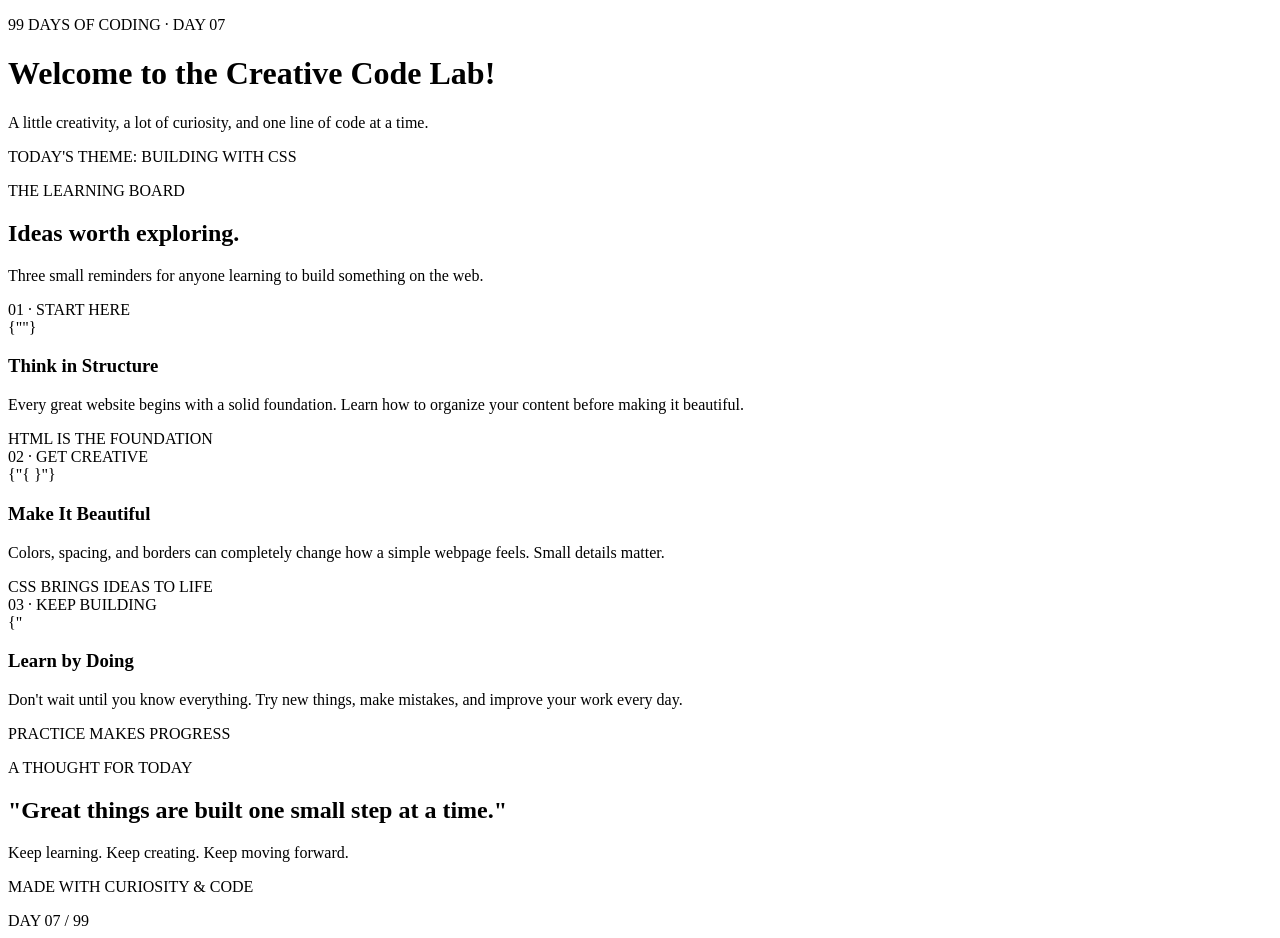
==== Day-07/index.html @ 9b43d0e6 "Add Day 07 index.html This HTML file serves as a template for Day 07 of a coding challenge, featurin" ====
<!DOCTYPE html>
<html lang="en">
<head>
    <meta charset="UTF-8">
    <meta name="viewport" content="width=device-width, initial-scale=1.0">
    <title>The Creative Code Lab</title>
    <link rel="stylesheet" href="style.css">
</head>
<body>
    <header class="hero">
        <p class="tag">99 DAYS OF CODING · DAY 07</p>
        <h1>Welcome to the Creative Code Lab<span>!</span></h1>
        <p class="hero-text">A little creativity, a lot of curiosity, and one line of code at a time.</p>
        <span class="hero-note">TODAY'S THEME: BUILDING WITH CSS</span>
    </header>

    <main>
        <section class="intro">
            <p class="section-tag">THE LEARNING BOARD</p>
            <h2>Ideas worth exploring.</h2>
            <p>Three small reminders for anyone learning to build something on the web.</p>
        </section>

        <section class="card-area">
            <article class="card card-orange">
                <span class="card-label">01 · START HERE</span>
                <div class="symbol">{"</>"}</div>
                <h3>Think in Structure</h3>
                <p>Every great website begins with a solid foundation. Learn how to organize your content before making it beautiful.</p>
                <span class="card-bottom">HTML IS THE FOUNDATION</span>
            </article>

            <article class="card card-purple">
                <span class="card-label">02 · GET CREATIVE</span>
                <div class="symbol">{"{ }"}</div>
                <h3>Make It Beautiful</h3>
                <p>Colors, spacing, and borders can completely change how a simple webpage feels. Small details matter.</p>
                <span class="card-bottom">CSS BRINGS IDEAS TO LIFE</span>
            </article>

            <article class="card card-green">
                <span class="card-label">03 · KEEP BUILDING</span>
                <div class="symbol">{"</3"}</div>
                <h3>Learn by Doing</h3>
                <p>Don't wait until you know everything. Try new things, make mistakes, and improve your work every day.</p>
                <span class="card-bottom">PRACTICE MAKES PROGRESS</span>
            </article>
        </section>

        <section class="quote">
            <p class="quote-label">A THOUGHT FOR TODAY</p>
            <h2>"Great things are built one small step at a time."</h2>
            <p>Keep learning. Keep creating. Keep moving forward.</p>
        </section>
    </main>

    <footer>
        <p>MADE WITH CURIOSITY & CODE</p>
        <span>DAY 07 / 99</span>
    </footer>
</body>
</html>
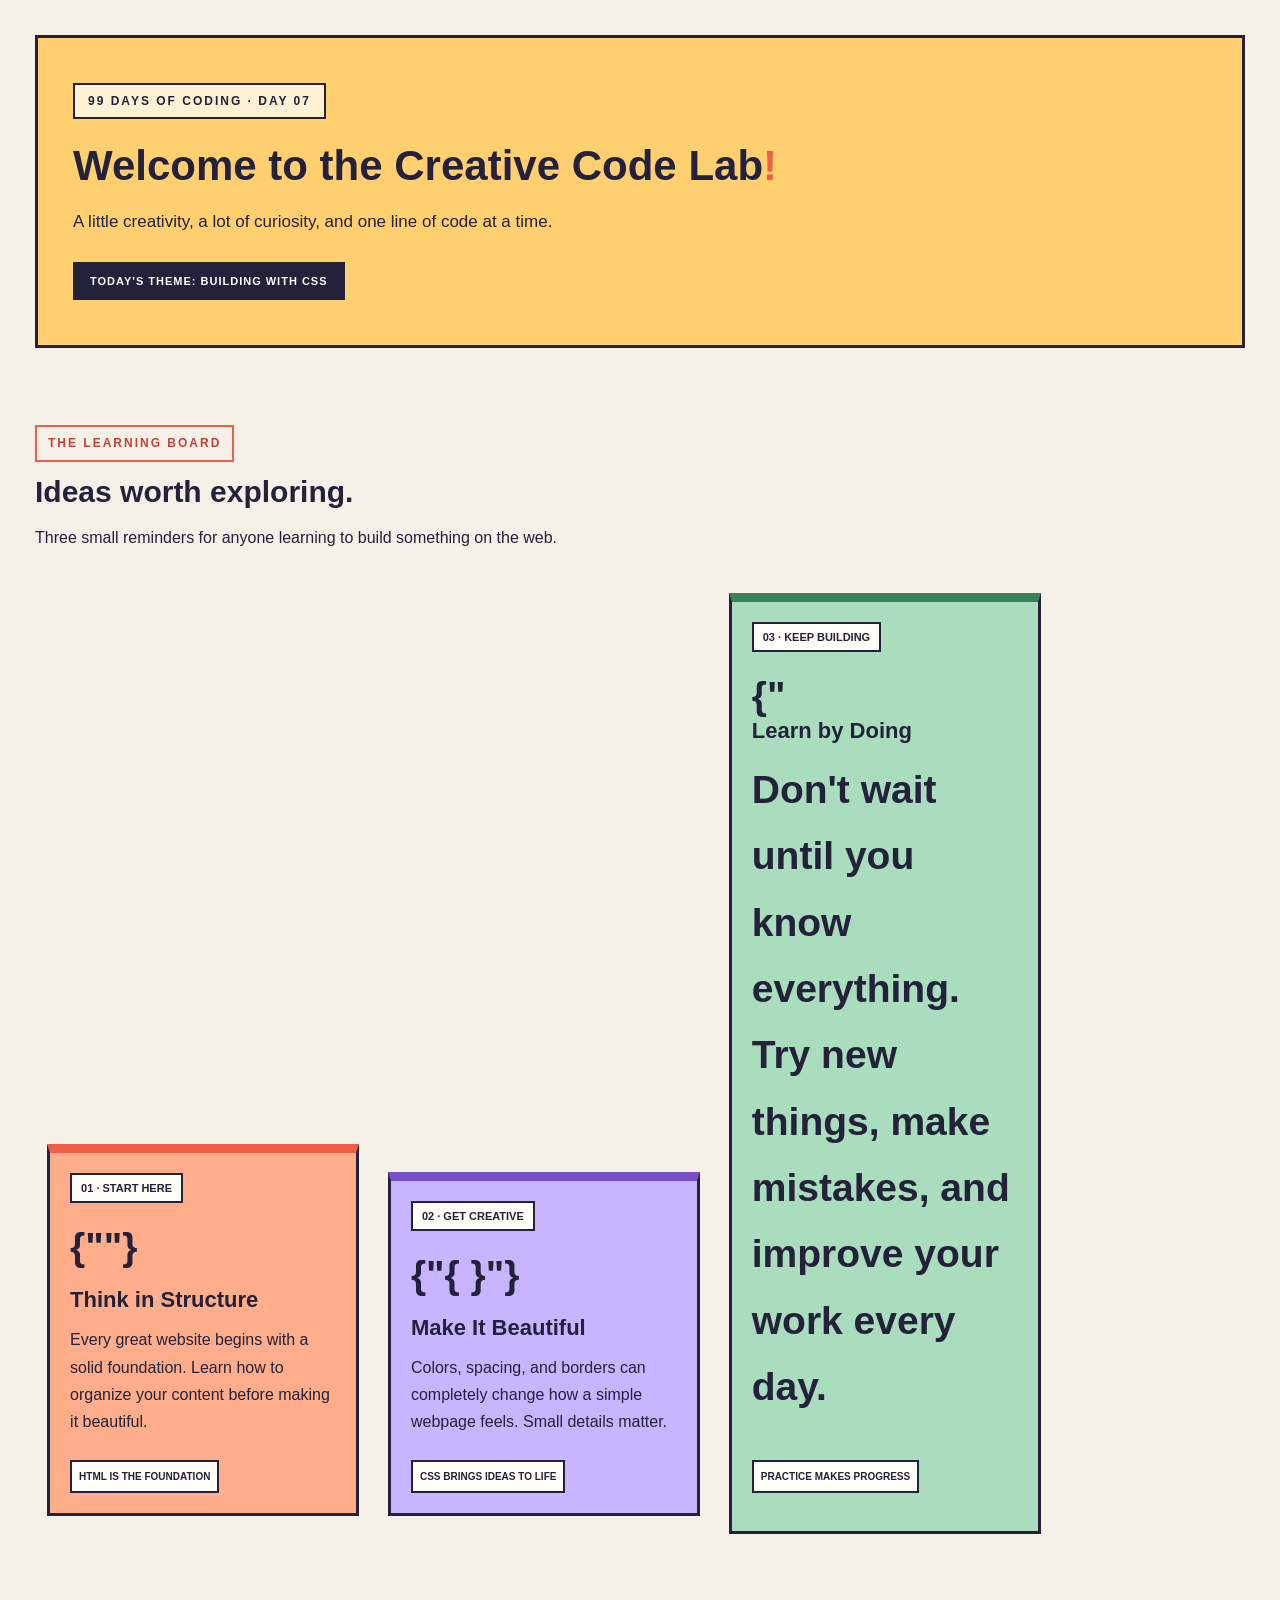
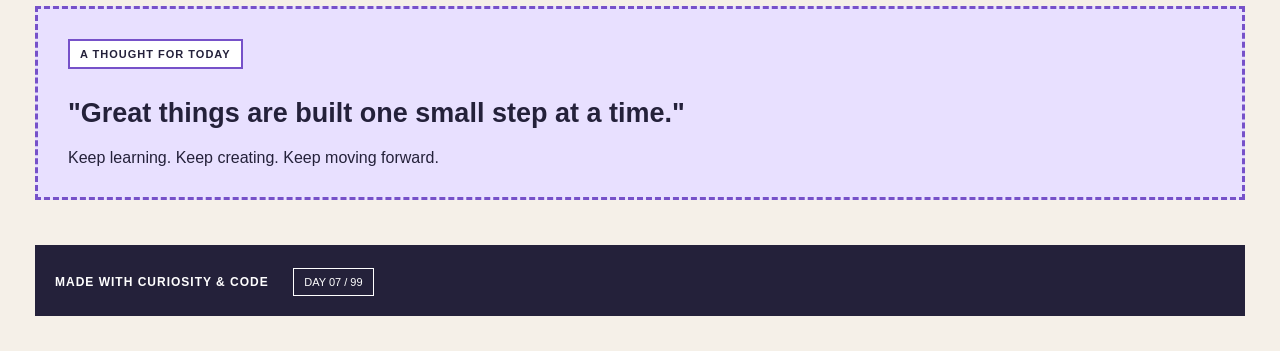
==== commit bd2b972e: "Match index.html source formatting" ====
--- a/Day-07/index.html
+++ b/Day-07/index.html
@@ -1,3 +1,4 @@
+
 <!DOCTYPE html>
 <html lang="en">
 <head>
--- a/Day-07/style.css
+++ b/Day-07/style.css
@@ -0,0 +1,188 @@
+body {
+    margin: 0;
+    padding: 35px;
+    background-color: #f5f0e8;
+    color: #24213a;
+    font-family: Arial, sans-serif;
+}
+
+.hero {
+    margin-bottom: 65px;
+    padding: 45px 35px;
+    border: 3px solid #24213a;
+    background-color: #ffcf70;
+}
+
+.tag {
+    display: inline-block;
+    margin: 0 0 22px;
+    padding: 9px 13px;
+    border: 2px solid #24213a;
+    background-color: #fff2d4;
+    font-size: 12px;
+    font-weight: bold;
+    letter-spacing: 2px;
+}
+
+.hero h1 {
+    margin: 0 0 15px;
+    font-size: 42px;
+    line-height: 1.2;
+}
+
+.hero h1 span {
+    color: #ed6047;
+}
+
+.hero-text {
+    margin-bottom: 25px;
+    font-size: 17px;
+    line-height: 1.7;
+}
+
+.hero-note {
+    display: inline-block;
+    padding: 11px 15px;
+    border: 2px solid #24213a;
+    background-color: #24213a;
+    color: #ffffff;
+    font-size: 11px;
+    font-weight: bold;
+    letter-spacing: 1px;
+}
+
+.intro {
+    margin-bottom: 30px;
+}
+
+.section-tag {
+    display: inline-block;
+    margin-bottom: 8px;
+    padding: 7px 11px;
+    border: 2px solid #ed6047;
+    color: #c04436;
+    font-size: 12px;
+    font-weight: bold;
+    letter-spacing: 2px;
+}
+
+.intro h2 {
+    margin: 5px 0 10px;
+    font-size: 30px;
+}
+
+.intro p {
+    line-height: 1.6;
+}
+
+.card-area {
+    margin-bottom: 60px;
+}
+
+.card {
+    display: inline-block;
+    width: 22%;
+    margin: 1%;
+    padding: 20px;
+    border: 3px solid #24213a;
+}
+
+.card-orange {
+    background-color: #ffad8a;
+    border-top: 9px solid #ed6047;
+}
+
+.card-purple {
+    background-color: #c8b5ff;
+    border-top: 9px solid #7651c9;
+}
+
+.card-green {
+    background-color: #a9ddbd;
+    border-top: 9px solid #37845b;
+}
+
+.card-label {
+    display: inline-block;
+    margin-bottom: 22px;
+    padding: 7px 9px;
+    border: 2px solid #24213a;
+    background-color: #fffdf7;
+    font-size: 11px;
+    font-weight: bold;
+}
+
+.symbol {
+    margin-bottom: 18px;
+    font-size: 39px;
+    font-weight: bold;
+}
+
+.card h3 {
+    margin: 0 0 13px;
+    font-size: 22px;
+}
+
+.card p {
+    margin: 0 0 25px;
+    line-height: 1.7;
+}
+
+.card-bottom {
+    display: inline-block;
+    padding: 9px 7px;
+    border: 2px solid #24213a;
+    background-color: #fffdf7;
+    font-size: 10px;
+    font-weight: bold;
+}
+
+.quote {
+    margin-bottom: 45px;
+    padding: 30px;
+    border: 3px dashed #7651c9;
+    background-color: #e8e0ff;
+}
+
+.quote-label {
+    display: inline-block;
+    margin-top: 0;
+    padding: 7px 10px;
+    border: 2px solid #7651c9;
+    background-color: #ffffff;
+    font-size: 11px;
+    font-weight: bold;
+    letter-spacing: 1px;
+}
+
+.quote h2 {
+    margin: 15px 0;
+    font-size: 27px;
+    line-height: 1.4;
+}
+
+.quote p:last-child {
+    margin-bottom: 0;
+}
+
+footer {
+    padding: 20px;
+    border-top: 3px solid #24213a;
+    background-color: #24213a;
+    color: #ffffff;
+}
+
+footer p {
+    display: inline-block;
+    margin: 0 20px 0 0;
+    font-size: 12px;
+    font-weight: bold;
+    letter-spacing: 1px;
+}
+
+footer span {
+    display: inline-block;
+    padding: 7px 10px;
+    border: 1px solid #ffffff;
+    font-size: 11px;
+}
